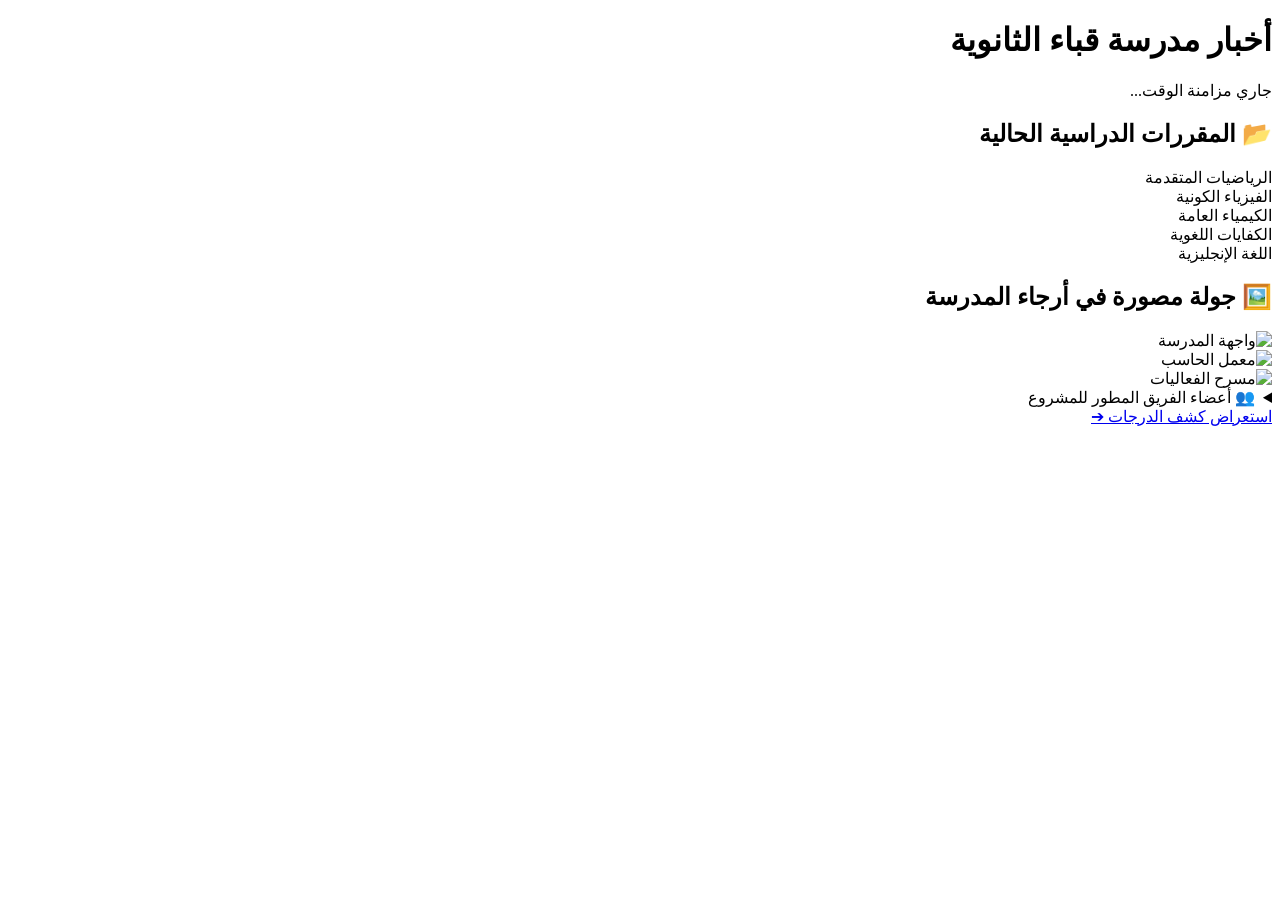
==== index.html @ 8f1bdcda "Create index.html" ====
<!DOCTYPE html>
<html lang="ar" dir="rtl">
<head>
    <meta charset="UTF-8">
    <meta name="viewport" content="width=device-width, initial-scale=1.0">
    <title>بوابة أخبار مدرسة قباء الثانوية</title>
    <link href="https://fonts.googleapis.com/css2?family=Cairo:wght@300;500;700;900&display=swap" rel="stylesheet">
    <link rel="stylesheet" href="style.css">
</head>
<body>

    <header class="aurora-header">
        <div class="aurora-blur"></div>
        <div class="header-inner">
            <h1>أخبار مدرسة قباء الثانوية</h1>
            <div class="status-wrapper">
                <span id="greetingMessage" class="time-text">جاري مزامنة الوقت...</span>
            </div>
        </div>
    </header>

    <main class="content-wrapper">
        
        <section class="premium-card fade-in">
            <h2 class="card-title">📂 المقررات الدراسية الحالية</h2>
            <div class="subjects-grid">
                <div class="subject-item">الرياضيات المتقدمة</div>
                <div class="subject-item">الفيزياء الكونية</div>
                <div class="subject-item">الكيمياء العامة</div>
                <div class="subject-item">الكفايات اللغوية</div>
                <div class="subject-item">اللغة الإنجليزية</div>
            </div>
        </section>

        <section class="premium-card fade-in">
            <h2 class="card-title">🖼️ جولة مصورة في أرجاء المدرسة</h2>
            <div class="aurora-gallery">
                <div class="interactive-img"><img src="Abed/main.png" alt="واجهة المدرسة"></div>
                <div class="interactive-img"><img src="Abed/lab.png" alt="معمل الحاسب"></div>
                <div class="interactive-img"><img src="Abed/event.png" alt="مسرح الفعاليات"></div>
            </div>
        </section>

        <section class="premium-card fade-in">
            <details class="aurora-details">
                <summary>👥 أعضاء الفريق المطور للمشروع</summary>
                <div class="details-body">
                    <div class="team-row leader-row">🥇 <span>المبرمج القائد:</span> الطالب انس عبدالعزيز الحارثي</div>
                    <div class="team-row">✨ <span>المساعد:</span> الطالب تركي المغامسي</div>
                    <div class="team-row">✨ <span>المساعد:</span> الطالب جواد مردادي</div>
                    <div class="team-row">✨ <span>المساعد:</span> الطالب اياد الزهراني</div>
                    <div class="team-row">✨ <span>المساعد:</span> الطالب يوسف الحربي</div>
                    <div class="team-footer">🚀 تم تطوير وإخراج هذا العمل بروح الفريق الواحد</div>
                </div>
            </details>
        </section>

        <div class="action-wrapper fade-in">
            <a href="table.html" class="aurora-btn">استعراض كشف الدرجات ➔</a>
        </div>

    </main>

    <script src="script.js"></script>
</body>
</html>
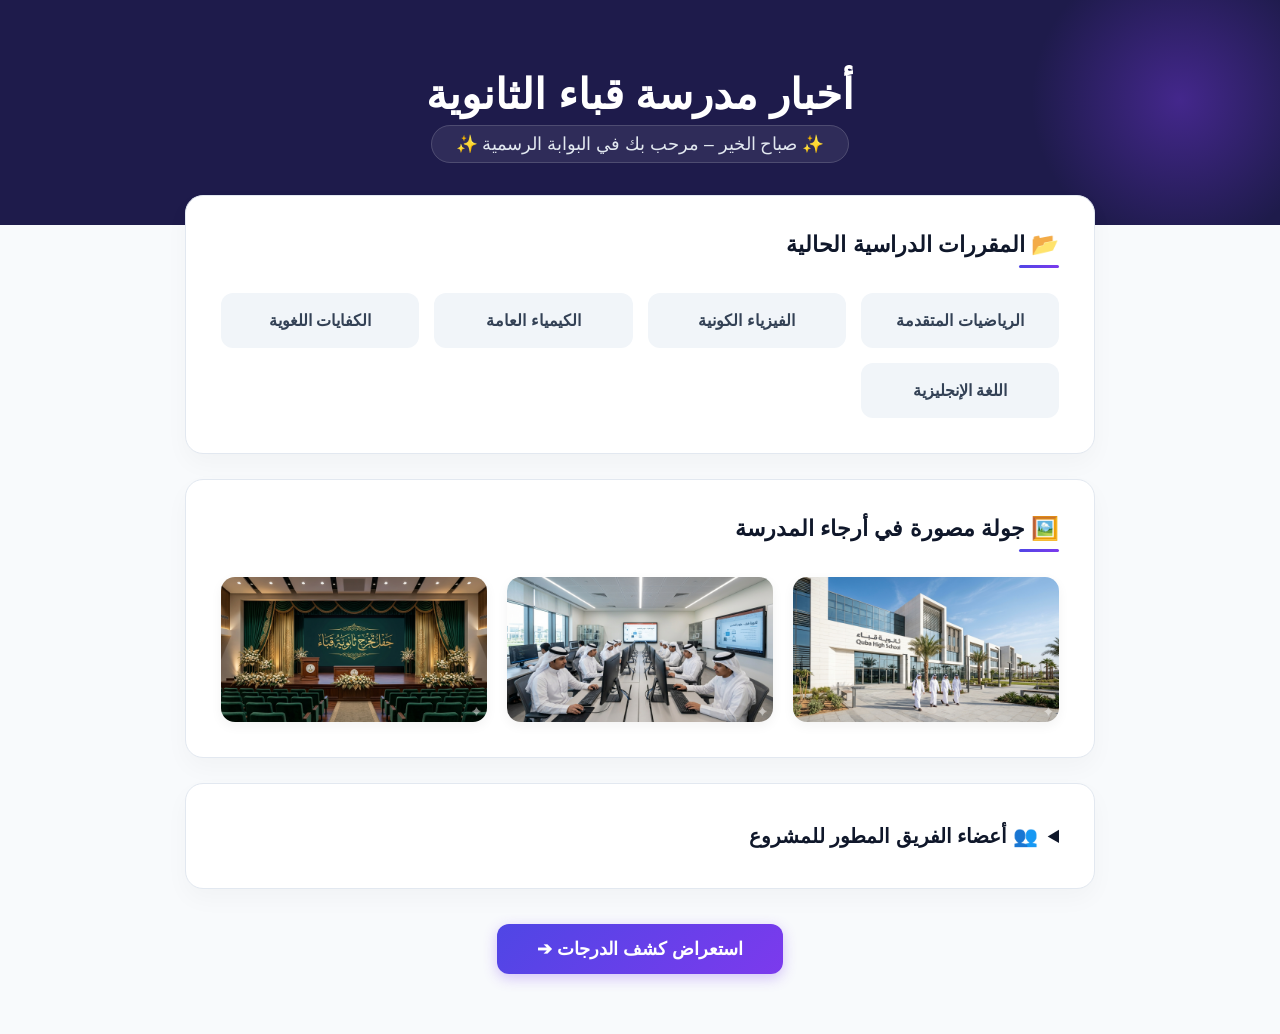
==== commit 4e56a9ea: "Update index.html" ====
--- a/index.html
+++ b/index.html
@@ -47,9 +47,9 @@
                 <div class="details-body">
                     <div class="team-row leader-row">🥇 <span>المبرمج القائد:</span> الطالب انس عبدالعزيز الحارثي</div>
                     <div class="team-row">✨ <span>المساعد:</span> الطالب تركي المغامسي</div>
-                    <div class="team-row">✨ <span>المساعد:</span> الطالب جواد مردادي</div>
+                    <div class="team-row">✨ <span>المساعد:</span> الطالب جواد مرداد</div>
                     <div class="team-row">✨ <span>المساعد:</span> الطالب اياد الزهراني</div>
-                    <div class="team-row">✨ <span>المساعد:</span> الطالب يوسف الحربي</div>
+                    <div class="team-row">✨ <span>المساعد:</span> الطالب مصطفى بخش</div>
                     <div class="team-footer">🚀 تم تطوير وإخراج هذا العمل بروح الفريق الواحد</div>
                 </div>
             </details>
--- a/style.css
+++ b/style.css
@@ -0,0 +1,285 @@
+/* إعداد الألوان وتأثيرات الأورورا */
+:root {
+    --bg-main: #f8fafc;
+    --card-white: #ffffff;
+    --text-dark: #0f172a;
+    --text-muted: #64748b;
+    --primary-gradient: linear-gradient(135deg, #4f46e5 0%, #7c3aed 100%);
+    --accent-color: #4f46e5;
+    --border-color: #e2e8f0;
+}
+
+* {
+    margin: 0;
+    padding: 0;
+    box-sizing: border-box;
+    font-family: 'Cairo', sans-serif;
+}
+
+body {
+    background-color: var(--bg-main);
+    color: var(--text-dark);
+    overflow-x: hidden;
+}
+
+/* الهيدر الأنيق جداً */
+.aurora-header {
+    background-color: #1e1b4b;
+    color: white;
+    padding: 70px 20px;
+    text-align: center;
+    position: relative;
+    overflow: hidden;
+}
+
+.aurora-header.mini {
+    padding: 40px 20px;
+}
+
+.aurora-blur {
+    position: absolute;
+    width: 300px;
+    height: 300px;
+    background: radial-gradient(circle, rgba(124,58,237,0.4) 0%, transparent 70%);
+    top: -50px;
+    right: -50px;
+    z-index: 1;
+}
+
+.header-inner {
+    position: relative;
+    z-index: 2;
+}
+
+.aurora-header h1 {
+    font-size: 2.6em;
+    font-weight: 900;
+    margin-bottom: 15px;
+}
+
+.time-text {
+    background: rgba(255, 255, 255, 0.08);
+    backdrop-filter: blur(8px);
+    padding: 8px 24px;
+    border-radius: 30px;
+    font-size: 1.1em;
+    font-weight: 500;
+    border: 1px solid rgba(255,255,255,0.15);
+    color: #e2e8f0;
+}
+
+/* الحاوية والكروت الممتازة */
+.content-wrapper {
+    max-width: 950px;
+    margin: -30px auto 60px;
+    padding: 0 20px;
+    position: relative;
+    z-index: 5;
+}
+
+.premium-card {
+    background: var(--card-white);
+    border: 1px solid var(--border-color);
+    border-radius: 18px;
+    padding: 35px;
+    margin-bottom: 25px;
+    box-shadow: 0 10px 25px rgba(15, 23, 42, 0.03);
+    transition: all 0.3s cubic-bezier(0.4, 0, 0.2, 1);
+}
+
+.premium-card:hover {
+    transform: translateY(-4px);
+    box-shadow: 0 20px 35px rgba(15, 23, 42, 0.07);
+}
+
+.card-title {
+    font-size: 1.4em;
+    color: var(--text-dark);
+    font-weight: 700;
+    margin-bottom: 25px;
+    position: relative;
+    padding-bottom: 10px;
+}
+
+.card-title::after {
+    content: '';
+    position: absolute;
+    bottom: 0;
+    right: 0;
+    width: 40px;
+    height: 3px;
+    background: var(--primary-gradient);
+    border-radius: 2px;
+}
+
+/* شبكة المواد */
+.subjects-grid {
+    display: grid;
+    grid-template-columns: repeat(auto-fit, minmax(160px, 1fr));
+    gap: 15px;
+}
+
+.subject-item {
+    background: #f1f5f9;
+    padding: 18px;
+    text-align: center;
+    border-radius: 12px;
+    font-weight: 700;
+    color: #334155;
+    transition: all 0.2s ease;
+}
+
+.subject-item:hover {
+    background: #1e1b4b;
+    color: white;
+}
+
+/* المعرض التفاعلي */
+.aurora-gallery {
+    display: grid;
+    grid-template-columns: repeat(auto-fit, minmax(240px, 1fr));
+    gap: 20px;
+}
+
+.interactive-img {
+    border-radius: 14px;
+    overflow: hidden;
+    box-shadow: 0 4px 12px rgba(0,0,0,0.05);
+}
+
+.interactive-img img {
+    width: 100%;
+    height: 100%;
+    object-fit: cover;
+    display: block;
+    transition: transform 0.4s ease;
+}
+
+.interactive-img:hover img {
+    transform: scale(1.06);
+}
+
+/* قائمة الطاقم المنسدلة */
+.aurora-details summary {
+    font-size: 1.25em;
+    font-weight: 700;
+    color: var(--text-dark);
+    padding: 5px 0;
+    cursor: pointer;
+    outline: none;
+}
+
+.details-body {
+    margin-top: 20px;
+    padding: 10px 20px 0;
+    border-right: 3px solid var(--accent-color);
+}
+
+.team-row {
+    padding: 12px 0;
+    font-size: 1.15em;
+    border-bottom: 1px solid #f1f5f9;
+}
+
+.team-row span {
+    font-weight: 500;
+    color: var(--text-muted);
+}
+
+.leader-row {
+    font-weight: 700;
+    color: var(--accent-color);
+}
+
+.team-footer {
+    text-align: center;
+    margin-top: 20px;
+    font-weight: 500;
+    color: var(--text-muted);
+    font-style: italic;
+}
+
+/* الجدول الفخم */
+.table-container {
+    overflow-x: auto;
+}
+
+.aurora-table {
+    width: 100%;
+    border-collapse: collapse;
+    text-align: center;
+}
+
+.aurora-table th {
+    background-color: #f1f5f9;
+    color: var(--text-dark);
+    padding: 16px;
+    font-weight: 700;
+    border-bottom: 2px solid var(--border-color);
+}
+
+.aurora-table td {
+    padding: 16px;
+    border-bottom: 1px solid var(--border-color);
+    font-size: 1.1em;
+}
+
+.aurora-table tbody tr:hover {
+    background-color: #f8fafc;
+}
+
+.score-badge {
+    background: #e2e8f0;
+    color: var(--text-dark);
+    padding: 4px 14px;
+    border-radius: 30px;
+    font-weight: 700;
+}
+
+.score-badge.gold {
+    background: #fef3c7;
+    color: #b45309;
+}
+
+/* الأزرار العصرية */
+.action-wrapper {
+    text-align: center;
+    margin-top: 35px;
+}
+
+.aurora-btn {
+    display: inline-block;
+    background: var(--primary-gradient);
+    color: white;
+    padding: 14px 40px;
+    font-size: 1.15em;
+    font-weight: 700;
+    text-decoration: none;
+    border-radius: 12px;
+    box-shadow: 0 4px 14px rgba(124, 58, 237, 0.3);
+    transition: all 0.2s ease;
+}
+
+.aurora-btn:hover {
+    transform: translateY(-2px);
+    box-shadow: 0 6px 20px rgba(124, 58, 237, 0.4);
+}
+
+.aurora-btn.back-btn {
+    background: #1e1b4b;
+    box-shadow: 0 4px 14px rgba(30, 27, 75, 0.2);
+}
+
+.aurora-btn.back-btn:hover {
+    background: #312e81;
+}
+
+/* أنيميشن ناعم */
+.fade-in {
+    animation: slideUp 0.6s cubic-bezier(0.16, 1, 0.3, 1) forwards;
+}
+
+@keyframes slideUp {
+    from { opacity: 0; transform: translateY(15px); }
+    to { opacity: 1; transform: translateY(0); }
+}
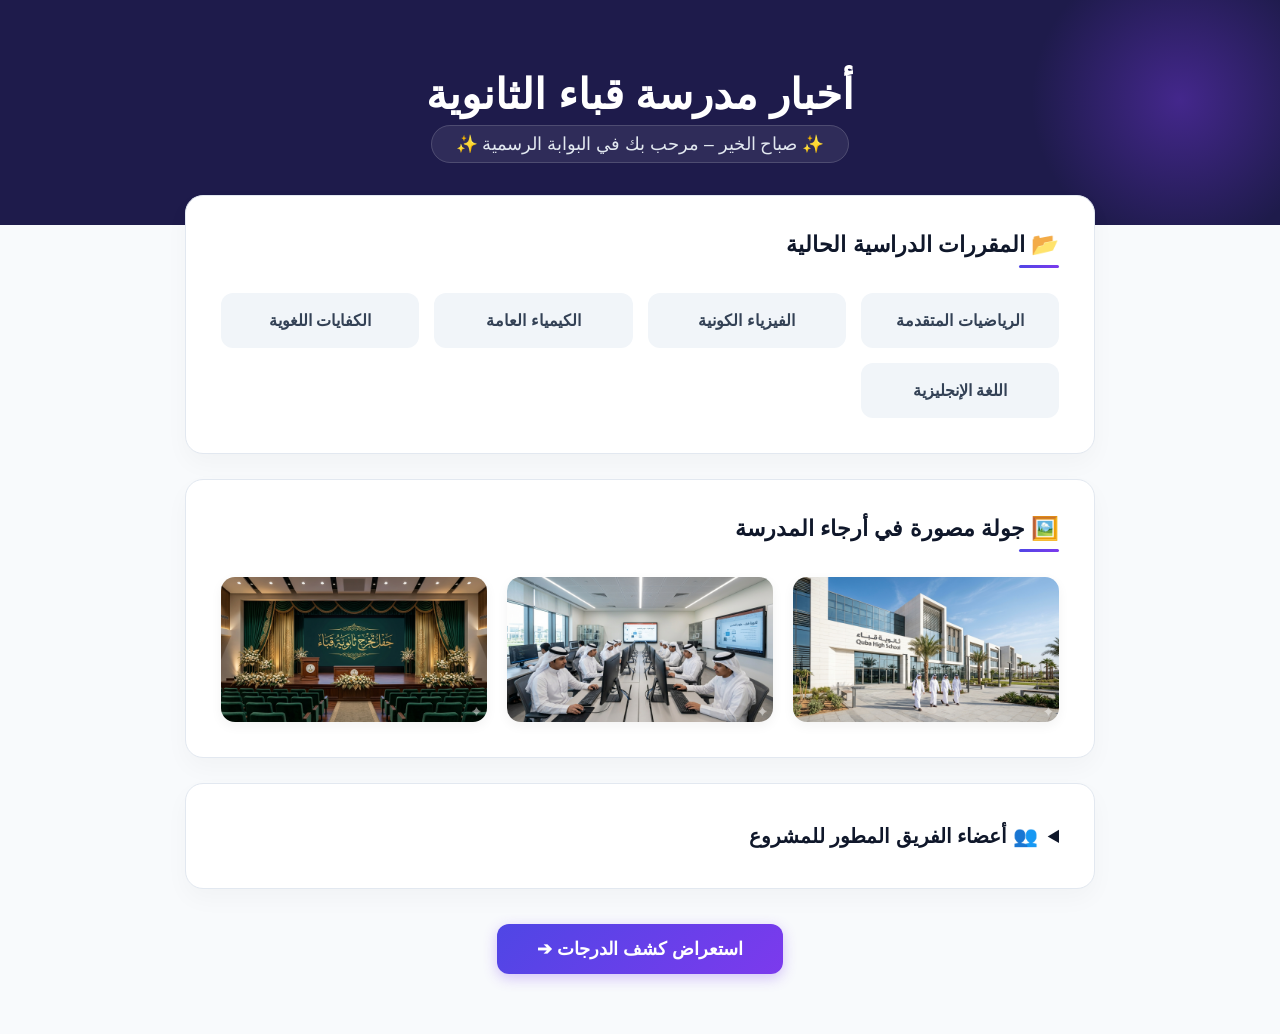
==== commit 0d90e069: "Update index.html" ====
--- a/index.html
+++ b/index.html
@@ -46,7 +46,7 @@
                 <summary>👥 أعضاء الفريق المطور للمشروع</summary>
                 <div class="details-body">
                     <div class="team-row leader-row">🥇 <span>المبرمج القائد:</span> الطالب انس عبدالعزيز الحارثي</div>
-                    <div class="team-row">✨ <span>المساعد:</span> الطالب تركي المغامسي</div>
+                    <div class="team-row">✨ <span> المساعد المبدع:</span> الطالب تركي المغامسي</div>
                     <div class="team-row">✨ <span>المساعد:</span> الطالب جواد مرداد</div>
                     <div class="team-row">✨ <span>المساعد:</span> الطالب اياد الزهراني</div>
                     <div class="team-row">✨ <span>المساعد:</span> الطالب مصطفى بخش</div>
